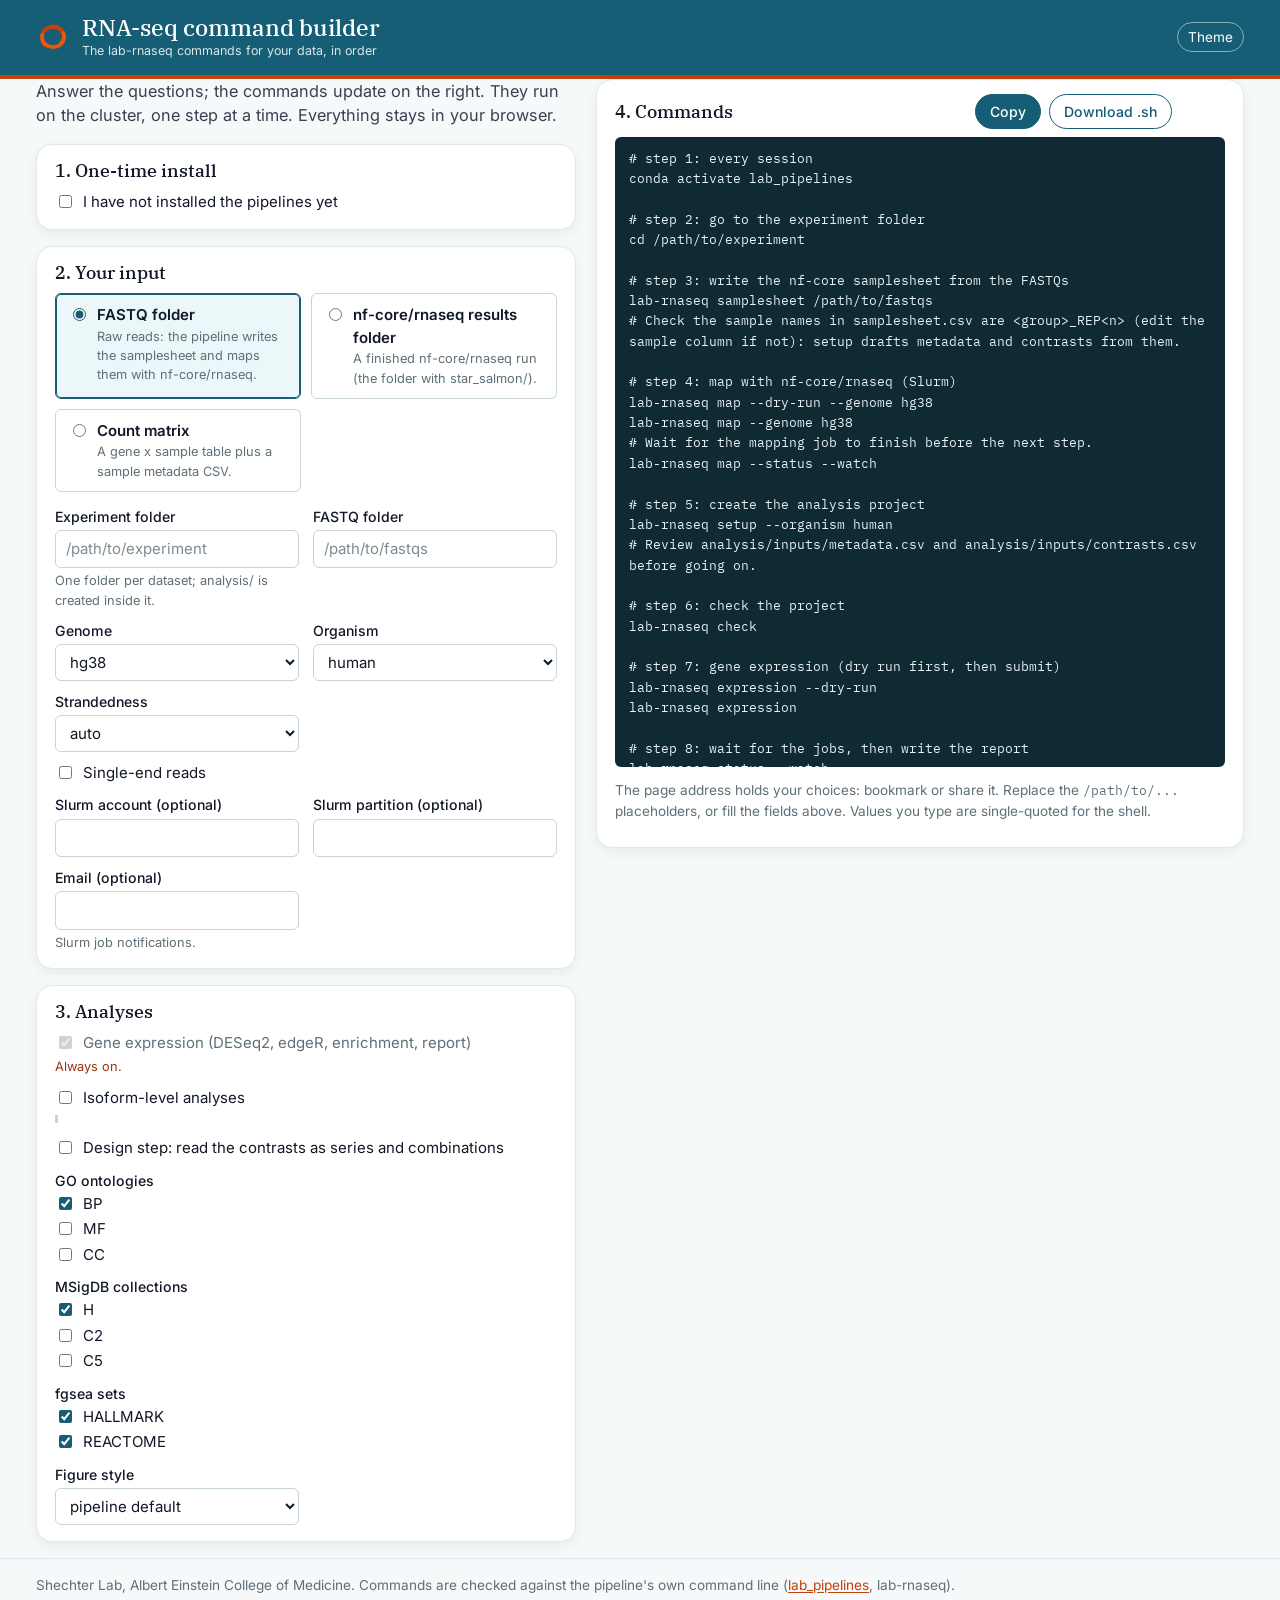
==== docs/index.html @ 0fd92a64 "RNA-seq command builder A static page (docs/, GitHub Pages): pick the input (FASTQ folder, nf-core/r" ====
<!doctype html>
<html lang="en">
<head>
  <meta charset="utf-8">
  <meta name="viewport" content="width=device-width, initial-scale=1">
  <meta name="color-scheme" content="light dark">
  <title>RNA-seq command builder · Shechter Lab</title>
  <meta name="application-name" content="RNA-seq command builder">
  <meta name="description" content="Choose your input and analyses; get the lab-rnaseq commands for the Shechter Lab RNA-seq pipeline, in order, ready to copy.">
  <link rel="icon" href="assets/shechterlab-icon.svg" type="image/svg+xml">
  <link rel="preconnect" href="https://fonts.googleapis.com">
  <link rel="preconnect" href="https://fonts.gstatic.com" crossorigin>
  <link rel="stylesheet" href="https://fonts.googleapis.com/css2?family=Inter:wght@400;500;600;700&family=IBM+Plex+Serif:wght@400;500&family=IBM+Plex+Mono:wght@400;500&display=swap">
  <link rel="stylesheet" href="assets/builder.css?v=20261110a">
  <script>
    try { var t = localStorage.getItem('rnaseq-builder-theme'); if (t === 'light' || t === 'dark') document.documentElement.setAttribute('data-theme', t); } catch (e) {}
    window.BUILDER_VERSION = '20261110a';
  </script>
</head>
<body>
  <a class="skip-link" href="#builder-form">Skip to content</a>
  <header class="hero">
    <div class="wrap">
      <a class="brand" href="./" title="RNA-seq command builder">
        <img src="assets/shechterlab-icon.svg" alt="" width="34" height="34">
        <div><h1>RNA-seq command builder</h1><small>The lab-rnaseq commands for your data, in order</small></div>
      </a>
      <button class="theme-btn" id="theme-btn" type="button" aria-label="Switch light or dark theme">Theme</button>
    </div>
  </header>
  <main class="wrap layout">
    <div>
      <p class="lede">Answer the questions; the commands update on the right. They run on the cluster, one step at a time. Everything stays in your browser.</p>
      <form id="builder-form" onsubmit="return false" autocomplete="off"><p class="loading">Loading…</p></form>
    </div>
    <aside class="output" aria-labelledby="out-h">
      <div class="out-head">
        <h2 id="out-h">4. Commands</h2>
        <div class="actions">
          <button type="button" class="btn primary" id="copy-btn">Copy</button>
          <button type="button" class="btn" id="download-btn">Download .sh</button>
          <span id="copy-status" class="status" role="status" aria-live="polite"></span>
        </div>
      </div>
      <pre id="out" tabindex="0" aria-label="Commands"></pre>
      <p class="muted small">The page address holds your choices: bookmark or share it. Replace the <code>/path/to/...</code> placeholders, or fill the fields above. Values you type are single-quoted for the shell.</p>
    </aside>
  </main>
  <footer>
    <div class="wrap">
      Shechter Lab, Albert Einstein College of Medicine. Commands are checked against the pipeline's own command line
      (<a href="https://github.com/Shechterlab/lab_pipelines">lab_pipelines</a>, <span id="built">lab-rnaseq</span>).
    </div>
  </footer>
  <script src="assets/builder.js?v=20261110a" defer></script>
</body>
</html>
---- docs/assets/builder.css ----
/* RNA-seq command builder. Tokens, fonts and header follow the lab's other sites (idr-explorer docs/assets/idr.css). */
:root {
  --teal: #155e75;
  --teal-600: #0e7490;
  --teal-wash: #ecf7f9;
  --accent: #c2410c;
  --accent-dark: #9a3412;
  --bg: #f6f9fa;
  --surface: #ffffff;
  --surface-2: #eef5f7;
  --ink: #111827;
  --ink-2: #374151;
  --muted: #5f6f78;
  --line: #e0e8eb;
  --line-strong: #c7d4d9;
  --brand-ink: #155e75;
  --shadow: 0 4px 12px rgba(0, 0, 0, 0.06);
  --radius-card: 1rem;
  --radius: 0.375rem;
  --font-body: 'Inter', system-ui, -apple-system, 'Segoe UI', sans-serif;
  --font-display: 'IBM Plex Serif', Georgia, 'Times New Roman', serif;
  --font-mono: 'IBM Plex Mono', ui-monospace, 'SFMono-Regular', Menlo, Consolas, monospace;
  --code-bg: #0f2a33;
  --code-ink: #e6f1f4;
  --code-comment: #8fb4c0;
  color-scheme: light dark;
}
@media (prefers-color-scheme: dark) {
  :root:not([data-theme="light"]) {
    --teal-wash: #12313a; --accent: #fb923c; --accent-dark: #fdba74; --bg: #0d171b; --surface: #142229;
    --surface-2: #1a2d35; --ink: #e8eff2; --ink-2: #c8d6db; --muted: #93a8b0; --line: #233841; --line-strong: #31505b;
    --brand-ink: #6cc6db; --shadow: 0 4px 12px rgba(0, 0, 0, 0.35);
    --code-bg: #0a1215; --code-ink: #e8eff2; --code-comment: #7f9ba5;
    color-scheme: dark;
  }
}
:root[data-theme="dark"] {
  --teal-wash: #12313a; --accent: #fb923c; --accent-dark: #fdba74; --bg: #0d171b; --surface: #142229;
  --surface-2: #1a2d35; --ink: #e8eff2; --ink-2: #c8d6db; --muted: #93a8b0; --line: #233841; --line-strong: #31505b;
  --brand-ink: #6cc6db; --shadow: 0 4px 12px rgba(0, 0, 0, 0.35);
  --code-bg: #0a1215; --code-ink: #e8eff2; --code-comment: #7f9ba5;
  color-scheme: dark;
}
:root[data-theme="light"] { color-scheme: light; }

*, *::before, *::after { box-sizing: border-box; }
[hidden] { display: none !important; }
html { -webkit-text-size-adjust: 100%; }
body { margin: 0; background: var(--bg); color: var(--ink); font-family: var(--font-body); font-size: 15px; line-height: 1.5; }
a { color: var(--accent); text-underline-offset: 2px; }
a:hover { color: var(--accent-dark); }
h1, h2, h3 { font-family: var(--font-display); font-weight: 500; line-height: 1.2; }
code { font-family: var(--font-mono); font-size: 0.92em; }
.wrap { max-width: 1240px; margin: 0 auto; padding: 0 16px; }
.muted { color: var(--muted); }
.small { font-size: 0.85rem; }
.skip-link { position: absolute; left: -999px; top: 0; }
.skip-link:focus { left: 8px; top: 8px; z-index: 10; background: var(--surface); padding: 6px 10px; }

.hero { background: var(--teal); color: #fff; border-bottom: 4px solid var(--accent); }
.hero .wrap { display: flex; flex-wrap: wrap; gap: 12px 24px; align-items: center; padding-block: 14px; }
.brand { display: flex; align-items: center; gap: 12px; text-decoration: none; color: inherit; }
.brand img { width: 34px; height: 34px; }
.brand h1 { margin: 0; font-size: 1.45rem; color: #fff; }
.brand small { display: block; max-width: 44ch; font-size: 0.78rem; opacity: 0.85; }
.theme-btn { margin-left: auto; background: none; border: 1px solid rgba(255, 255, 255, 0.5); color: #fff; border-radius: 999px; padding: 4px 10px; cursor: pointer; font: inherit; font-size: 0.85rem; }

main { padding-block: 20px 48px; }
.layout { display: grid; grid-template-columns: minmax(0, 1fr); gap: 20px; align-items: start; }
@media (min-width: 1000px) { .layout { grid-template-columns: minmax(0, 5fr) minmax(0, 6fr); } .output { position: sticky; top: 12px; } }
.lede { font-size: 1.02rem; color: var(--ink-2); max-width: 70ch; margin-top: 0; }

.card { background: var(--surface); border: 1px solid var(--line); border-radius: var(--radius-card); padding: 14px 18px 16px; box-shadow: var(--shadow); margin-bottom: 16px; }
.card h2 { margin: 0 0 10px; font-size: 1.15rem; }
.fields { display: grid; grid-template-columns: repeat(auto-fit, minmax(210px, 1fr)); gap: 10px 14px; }
.field { display: flex; flex-direction: column; gap: 3px; min-width: 0; }
.field > label:not(.check) { font-weight: 500; font-size: 0.88rem; }
.field-check, .subgroup, .field-group { grid-column: 1 / -1; }
.hint { color: var(--muted); font-size: 0.8rem; }
.hint.reason { color: var(--accent-dark); }
input[type="text"], select { font: inherit; padding: 7px 10px; border: 1px solid var(--line-strong); border-radius: var(--radius); background: var(--surface); color: var(--ink); width: 100%; }
input[type="text"]::placeholder { color: var(--muted); opacity: 0.8; }
input:focus-visible, select:focus-visible, button:focus-visible, pre:focus-visible, .choice:has(input:focus-visible) { outline: 2px solid var(--teal-600); outline-offset: 2px; }
.check { display: flex; align-items: flex-start; gap: 8px; cursor: pointer; }
.check.inline { display: inline-flex; margin-right: 14px; }
.check input { margin-top: 4px; accent-color: var(--teal); }
.check input:disabled + span { color: var(--muted); }
fieldset { border: 0; padding: 0; margin: 0; }
legend { font-weight: 500; font-size: 0.88rem; padding: 0; margin-bottom: 2px; }
.subgroup { display: grid; grid-template-columns: repeat(auto-fit, minmax(230px, 1fr)); gap: 6px 14px; border-left: 3px solid var(--line-strong); padding: 4px 0 4px 12px; margin: -4px 0 4px; }
.subgroup .field-check { grid-column: auto; }

.choices { display: grid; grid-template-columns: repeat(auto-fit, minmax(190px, 1fr)); gap: 10px; margin-bottom: 14px; }
.choice { display: flex; gap: 8px; align-items: flex-start; border: 1px solid var(--line-strong); border-radius: var(--radius); padding: 10px 12px; cursor: pointer; background: var(--surface); }
.choice:has(input:checked) { border-color: var(--teal); background: var(--teal-wash); box-shadow: inset 0 0 0 1px var(--teal); }
.choice input { margin-top: 4px; accent-color: var(--teal); }
.choice b { display: block; font-weight: 600; }
.choice small { color: var(--muted); display: block; font-size: 0.8rem; }

.output { background: var(--surface); border: 1px solid var(--line); border-radius: var(--radius-card); padding: 14px 18px 12px; box-shadow: var(--shadow); min-width: 0; }
.out-head { display: flex; flex-wrap: wrap; align-items: center; justify-content: space-between; gap: 8px; margin-bottom: 8px; }
.out-head h2 { margin: 0; font-size: 1.15rem; }
.actions { display: flex; align-items: center; gap: 8px; flex-wrap: wrap; }
.btn { font: inherit; font-size: 0.88rem; font-weight: 500; padding: 6px 14px; border-radius: 999px; border: 1px solid var(--teal); background: var(--surface); color: var(--brand-ink); cursor: pointer; }
.btn:hover { background: var(--teal-wash); }
.btn.primary { background: var(--teal); color: #fff; }
.btn.primary:hover { background: var(--teal-600); }
.status { color: var(--muted); font-size: 0.85rem; min-width: 5ch; }
pre#out { margin: 0 0 8px; background: var(--code-bg); color: var(--code-ink); padding: 12px 14px; border-radius: var(--radius); overflow-x: auto; font-family: var(--font-mono); font-size: 0.82rem; line-height: 1.55; white-space: pre-wrap; overflow-wrap: anywhere; max-height: 70vh; overflow-y: auto; }
.error { color: var(--accent-dark); }
footer { border-top: 1px solid var(--line); color: var(--muted); font-size: 0.85rem; padding-block: 16px; }
footer .wrap { padding-block: 0; }
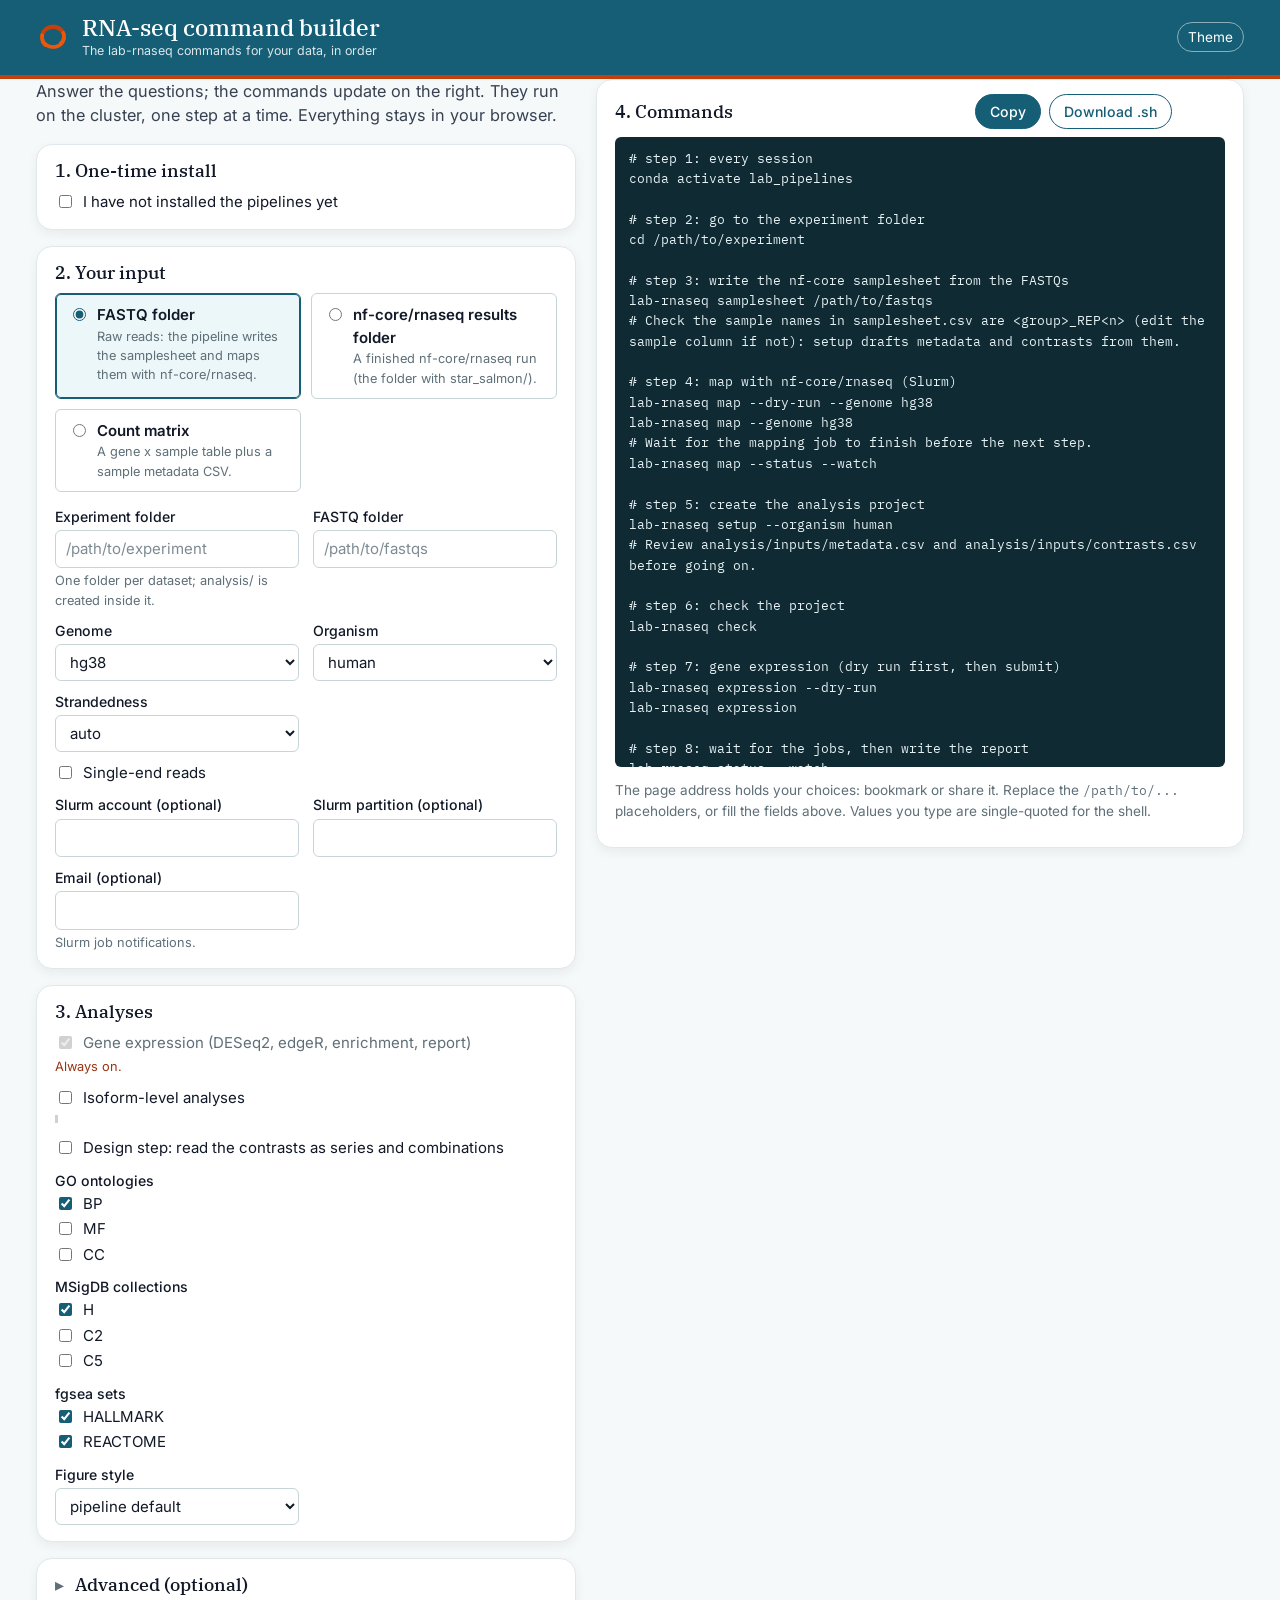
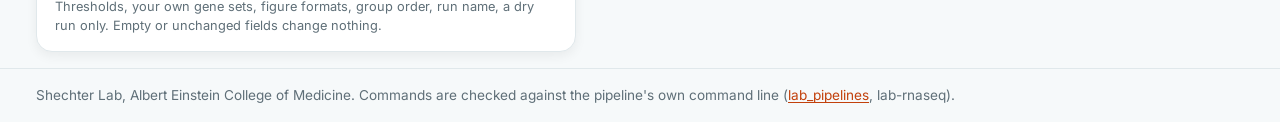
==== commit 9156dce3: "Advanced section: thresholds, gene sets, figure formats, run options A collapsed "Advanced (optional" ====
--- a/docs/index.html
+++ b/docs/index.html
@@ -11,10 +11,10 @@
   <link rel="preconnect" href="https://fonts.googleapis.com">
   <link rel="preconnect" href="https://fonts.gstatic.com" crossorigin>
   <link rel="stylesheet" href="https://fonts.googleapis.com/css2?family=Inter:wght@400;500;600;700&family=IBM+Plex+Serif:wght@400;500&family=IBM+Plex+Mono:wght@400;500&display=swap">
-  <link rel="stylesheet" href="assets/builder.css?v=20261110a">
+  <link rel="stylesheet" href="assets/builder.css?v=20261110b">
   <script>
     try { var t = localStorage.getItem('rnaseq-builder-theme'); if (t === 'light' || t === 'dark') document.documentElement.setAttribute('data-theme', t); } catch (e) {}
-    window.BUILDER_VERSION = '20261110a';
+    window.BUILDER_VERSION = '20261110b';
   </script>
 </head>
 <body>
@@ -52,6 +52,6 @@
       (<a href="https://github.com/Shechterlab/lab_pipelines">lab_pipelines</a>, <span id="built">lab-rnaseq</span>).
     </div>
   </footer>
-  <script src="assets/builder.js?v=20261110a" defer></script>
+  <script src="assets/builder.js?v=20261110b" defer></script>
 </body>
 </html>
--- a/docs/assets/builder.css
+++ b/docs/assets/builder.css
@@ -110,3 +110,12 @@
 .error { color: var(--accent-dark); }
 footer { border-top: 1px solid var(--line); color: var(--muted); font-size: 0.85rem; padding-block: 16px; }
 footer .wrap { padding-block: 0; }
+
+/* collapsible card (Advanced): the heading is the summary */
+details.collapsible > summary { cursor: pointer; list-style: none; display: flex; flex-wrap: wrap; align-items: baseline; gap: 2px 12px; }
+details.collapsible > summary::-webkit-details-marker { display: none; }
+details.collapsible > summary h2 { margin: 0; }
+details.collapsible > summary h2::before { content: "\25B8"; display: inline-block; width: 1.1em; color: var(--muted); transition: transform 0.1s; }
+details.collapsible[open] > summary h2::before { transform: rotate(90deg); }
+details.collapsible[open] > summary { margin-bottom: 10px; }
+details.collapsible > summary:focus-visible { outline: 2px solid var(--teal-600); outline-offset: 4px; }
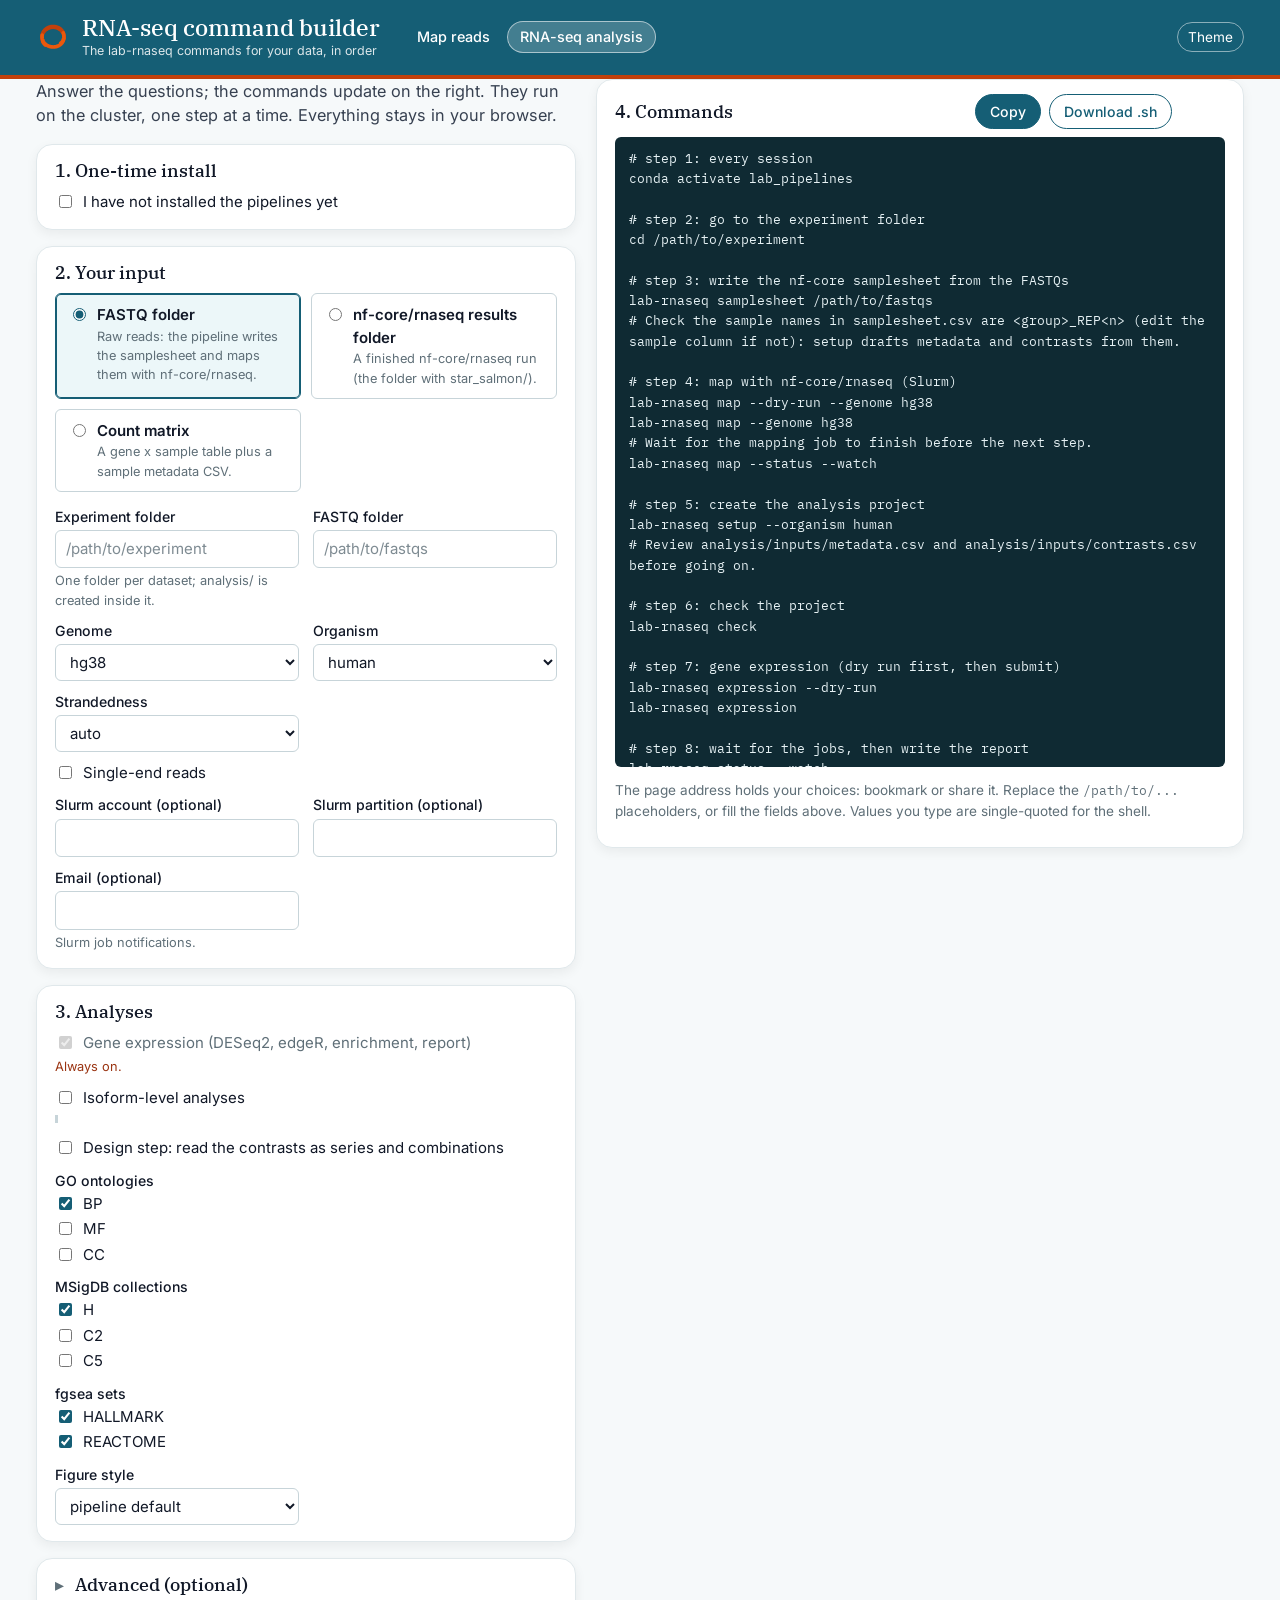
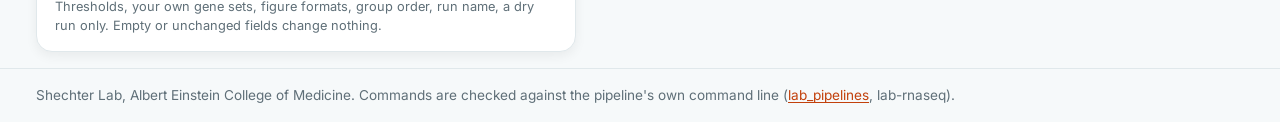
==== commit 005b494f: "Mapping page: RNA-seq, ATAC-seq, ChIP / CUT&RUN / CUT&Tag, PRO-seq docs/map.html: pick the assay and" ====
--- a/docs/index.html
+++ b/docs/index.html
@@ -11,10 +11,10 @@
   <link rel="preconnect" href="https://fonts.googleapis.com">
   <link rel="preconnect" href="https://fonts.gstatic.com" crossorigin>
   <link rel="stylesheet" href="https://fonts.googleapis.com/css2?family=Inter:wght@400;500;600;700&family=IBM+Plex+Serif:wght@400;500&family=IBM+Plex+Mono:wght@400;500&display=swap">
-  <link rel="stylesheet" href="assets/builder.css?v=20261110b">
+  <link rel="stylesheet" href="assets/builder.css?v=20261110d">
   <script>
     try { var t = localStorage.getItem('rnaseq-builder-theme'); if (t === 'light' || t === 'dark') document.documentElement.setAttribute('data-theme', t); } catch (e) {}
-    window.BUILDER_VERSION = '20261110b';
+    window.BUILDER_VERSION = '20261110d';
   </script>
 </head>
 <body>
@@ -25,6 +25,10 @@
         <img src="assets/shechterlab-icon.svg" alt="" width="34" height="34">
         <div><h1>RNA-seq command builder</h1><small>The lab-rnaseq commands for your data, in order</small></div>
       </a>
+      <nav class="site-nav" aria-label="Pages">
+        <a href="map.html">Map reads</a>
+        <a href="./" aria-current="page">RNA-seq analysis</a>
+      </nav>
       <button class="theme-btn" id="theme-btn" type="button" aria-label="Switch light or dark theme">Theme</button>
     </div>
   </header>
@@ -52,6 +56,6 @@
       (<a href="https://github.com/Shechterlab/lab_pipelines">lab_pipelines</a>, <span id="built">lab-rnaseq</span>).
     </div>
   </footer>
-  <script src="assets/builder.js?v=20261110b" defer></script>
+  <script src="assets/builder.js?v=20261110d" defer></script>
 </body>
 </html>
--- a/docs/assets/builder.css
+++ b/docs/assets/builder.css
@@ -63,6 +63,11 @@
 .brand img { width: 34px; height: 34px; }
 .brand h1 { margin: 0; font-size: 1.45rem; color: #fff; }
 .brand small { display: block; max-width: 44ch; font-size: 0.78rem; opacity: 0.85; }
+.site-nav { display: flex; flex-wrap: wrap; gap: 4px; }
+.site-nav a { color: #fff; text-decoration: none; font-size: 0.9rem; font-weight: 500; padding: 4px 12px; border-radius: 999px; border: 1px solid transparent; }
+.site-nav a:hover { background: rgba(255, 255, 255, 0.14); color: #fff; }
+.site-nav a[aria-current="page"] { background: rgba(255, 255, 255, 0.2); border-color: rgba(255, 255, 255, 0.55); }
+.site-nav a:focus-visible { outline: 2px solid #fff; outline-offset: 2px; }
 .theme-btn { margin-left: auto; background: none; border: 1px solid rgba(255, 255, 255, 0.5); color: #fff; border-radius: 999px; padding: 4px 10px; cursor: pointer; font: inherit; font-size: 0.85rem; }
 
 main { padding-block: 20px 48px; }
@@ -78,9 +83,11 @@
 .field-check, .subgroup, .field-group { grid-column: 1 / -1; }
 .hint { color: var(--muted); font-size: 0.8rem; }
 .hint.reason { color: var(--accent-dark); }
-input[type="text"], select { font: inherit; padding: 7px 10px; border: 1px solid var(--line-strong); border-radius: var(--radius); background: var(--surface); color: var(--ink); width: 100%; }
-input[type="text"]::placeholder { color: var(--muted); opacity: 0.8; }
-input:focus-visible, select:focus-visible, button:focus-visible, pre:focus-visible, .choice:has(input:focus-visible) { outline: 2px solid var(--teal-600); outline-offset: 2px; }
+input[type="text"], select, textarea { font: inherit; padding: 7px 10px; border: 1px solid var(--line-strong); border-radius: var(--radius); background: var(--surface); color: var(--ink); width: 100%; }
+textarea { font-family: var(--font-mono); font-size: 0.82rem; line-height: 1.45; resize: vertical; min-height: 5.5em; white-space: pre; overflow: auto; }
+.field-wide { grid-column: 1 / -1; }
+input[type="text"]::placeholder, textarea::placeholder { color: var(--muted); opacity: 0.8; }
+input:focus-visible, select:focus-visible, textarea:focus-visible, button:focus-visible, pre:focus-visible, .choice:has(input:focus-visible) { outline: 2px solid var(--teal-600); outline-offset: 2px; }
 .check { display: flex; align-items: flex-start; gap: 8px; cursor: pointer; }
 .check.inline { display: inline-flex; margin-right: 14px; }
 .check input { margin-top: 4px; accent-color: var(--teal); }
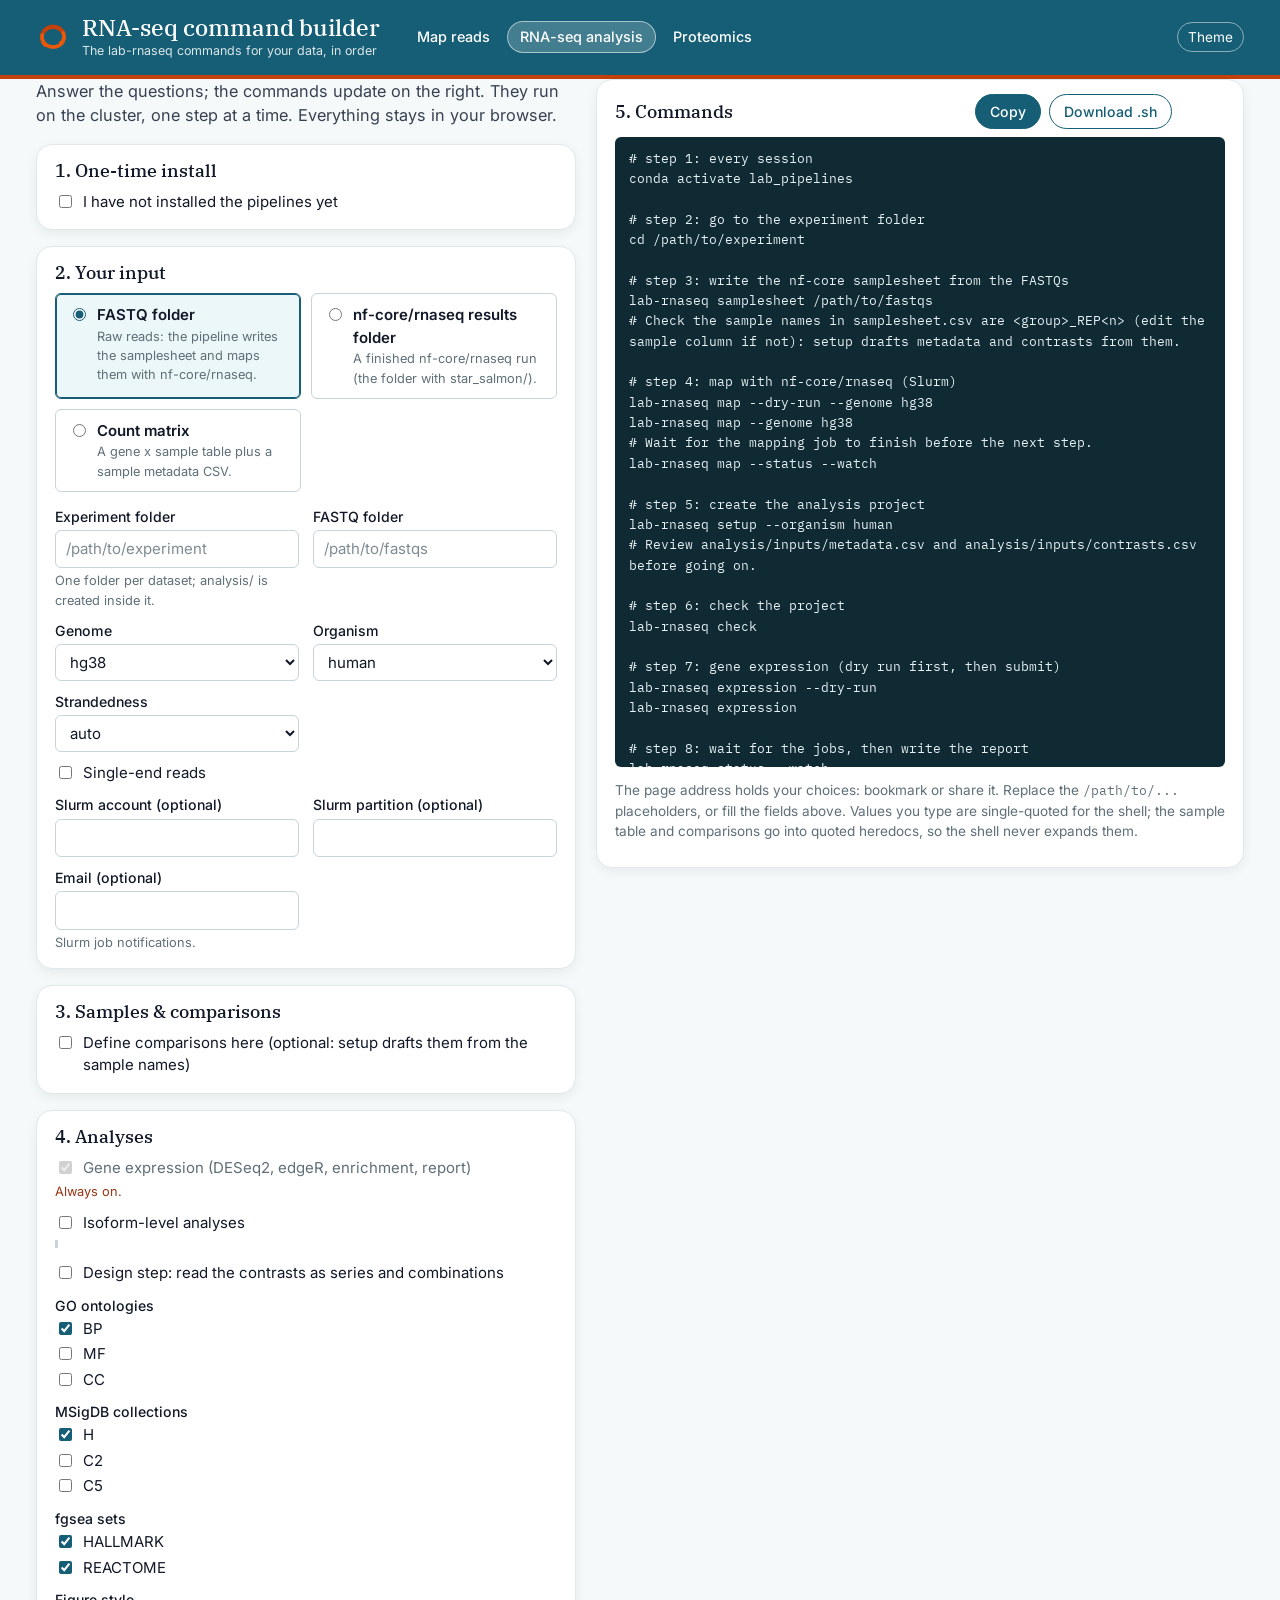
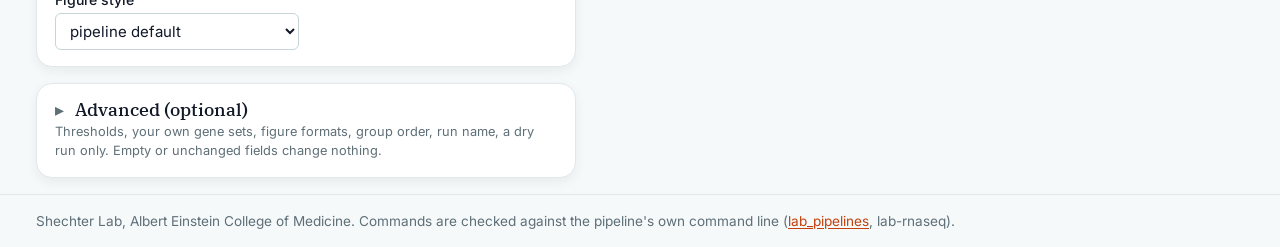
==== commit c5d096d7: "Samples & comparisons block; proteomics page - Samples from a pasted file listing, a dropped CSV (nf" ====
--- a/docs/index.html
+++ b/docs/index.html
@@ -11,10 +11,10 @@
   <link rel="preconnect" href="https://fonts.googleapis.com">
   <link rel="preconnect" href="https://fonts.gstatic.com" crossorigin>
   <link rel="stylesheet" href="https://fonts.googleapis.com/css2?family=Inter:wght@400;500;600;700&family=IBM+Plex+Serif:wght@400;500&family=IBM+Plex+Mono:wght@400;500&display=swap">
-  <link rel="stylesheet" href="assets/builder.css?v=20261110d">
+  <link rel="stylesheet" href="assets/builder.css?v=20261111a">
   <script>
     try { var t = localStorage.getItem('rnaseq-builder-theme'); if (t === 'light' || t === 'dark') document.documentElement.setAttribute('data-theme', t); } catch (e) {}
-    window.BUILDER_VERSION = '20261110d';
+    window.BUILDER_VERSION = '20261111a';
   </script>
 </head>
 <body>
@@ -28,6 +28,7 @@
       <nav class="site-nav" aria-label="Pages">
         <a href="map.html">Map reads</a>
         <a href="./" aria-current="page">RNA-seq analysis</a>
+        <a href="proteomics.html">Proteomics</a>
       </nav>
       <button class="theme-btn" id="theme-btn" type="button" aria-label="Switch light or dark theme">Theme</button>
     </div>
@@ -39,7 +40,7 @@
     </div>
     <aside class="output" aria-labelledby="out-h">
       <div class="out-head">
-        <h2 id="out-h">4. Commands</h2>
+        <h2 id="out-h">5. Commands</h2>
         <div class="actions">
           <button type="button" class="btn primary" id="copy-btn">Copy</button>
           <button type="button" class="btn" id="download-btn">Download .sh</button>
@@ -47,7 +48,7 @@
         </div>
       </div>
       <pre id="out" tabindex="0" aria-label="Commands"></pre>
-      <p class="muted small">The page address holds your choices: bookmark or share it. Replace the <code>/path/to/...</code> placeholders, or fill the fields above. Values you type are single-quoted for the shell.</p>
+      <p class="muted small">The page address holds your choices: bookmark or share it. Replace the <code>/path/to/...</code> placeholders, or fill the fields above. Values you type are single-quoted for the shell; the sample table and comparisons go into quoted heredocs, so the shell never expands them.</p>
     </aside>
   </main>
   <footer>
@@ -56,6 +57,6 @@
       (<a href="https://github.com/Shechterlab/lab_pipelines">lab_pipelines</a>, <span id="built">lab-rnaseq</span>).
     </div>
   </footer>
-  <script src="assets/builder.js?v=20261110d" defer></script>
+  <script src="assets/builder.js?v=20261111a" defer></script>
 </body>
 </html>
--- a/docs/assets/builder.css
+++ b/docs/assets/builder.css
@@ -126,3 +126,52 @@
 details.collapsible[open] > summary h2::before { transform: rotate(90deg); }
 details.collapsible[open] > summary { margin-bottom: 10px; }
 details.collapsible > summary:focus-visible { outline: 2px solid var(--teal-600); outline-offset: 4px; }
+
+/* samples & comparisons block */
+.visually-hidden { position: absolute; width: 1px; height: 1px; margin: -1px; padding: 0; overflow: hidden; clip: rect(0 0 0 0); white-space: nowrap; border: 0; }
+.samples-block { margin-top: 12px; }
+.samples-block h3 { margin: 16px 0 6px; font-size: 1rem; }
+.samples-block .privacy { margin: 4px 0 10px; color: var(--ink-2); border-left: 3px solid var(--teal-600); padding-left: 10px; }
+.dropzone { display: flex; flex-wrap: wrap; align-items: baseline; gap: 2px 6px; border: 2px dashed var(--line-strong); border-radius: var(--radius); padding: 12px 14px; cursor: pointer; background: var(--surface-2); color: var(--ink); }
+.dropzone small { flex-basis: 100%; }
+.dropzone:hover, .dropzone.over { border-color: var(--teal); background: var(--teal-wash); }
+.dropzone:focus-visible { outline: 2px solid var(--teal-600); outline-offset: 2px; }
+.csv-msg { margin: 8px 0 0; min-height: 1.2em; }
+.csv-msg.bad { color: var(--accent-dark); font-weight: 500; }
+.csv-msg .recognised { margin: 4px 0; display: flex; flex-wrap: wrap; gap: 4px 6px; align-items: center; }
+.tag { font-family: var(--font-mono); font-size: 0.78rem; background: var(--teal-wash); border: 1px solid var(--line-strong); border-radius: 999px; padding: 1px 8px; }
+.table-wrap { overflow-x: auto; border: 1px solid var(--line); border-radius: var(--radius); }
+table.samples { border-collapse: collapse; width: 100%; font-size: 0.86rem; }
+table.samples th { text-align: left; font-weight: 600; font-size: 0.8rem; padding: 6px 8px; background: var(--surface-2); border-bottom: 1px solid var(--line-strong); white-space: nowrap; }
+table.samples td { padding: 3px 4px; border-bottom: 1px solid var(--line); }
+table.samples td:last-child { width: 2.2rem; text-align: center; }
+table.samples input[type="text"] { padding: 4px 6px; font-size: 0.84rem; min-width: 5.5rem; border-color: transparent; background: transparent; }
+table.samples input[type="text"]:hover, table.samples input[type="text"]:focus { border-color: var(--line-strong); background: var(--surface); }
+table.samples td.empty { padding: 14px; color: var(--muted); text-align: center; }
+.table-wrap { max-height: 22rem; overflow-y: auto; }
+.row-actions, .pick-btns { display: flex; flex-wrap: wrap; gap: 6px; margin: 8px 0 0; }
+.small-btn { padding: 4px 12px; font-size: 0.84rem; }
+.btn:disabled { opacity: 0.5; cursor: default; }
+.icon-btn { font: inherit; line-height: 1; width: 1.6rem; height: 1.6rem; border-radius: 999px; border: 1px solid var(--line-strong); background: var(--surface); color: var(--ink-2); cursor: pointer; }
+.icon-btn:hover:not(:disabled) { background: var(--teal-wash); border-color: var(--teal); }
+.icon-btn:disabled { opacity: 0.35; cursor: default; }
+ul.notes { margin: 6px 0 0; padding-left: 1.2rem; color: var(--ink-2); }
+ul.notes:empty { display: none; }
+.chips { display: flex; flex-wrap: wrap; gap: 6px; margin: 6px 0; }
+.chip { font: inherit; font-size: 0.86rem; font-weight: 500; padding: 3px 12px; border-radius: 999px; border: 1px solid var(--teal); background: var(--teal-wash); color: var(--brand-ink); cursor: grab; }
+.chip:hover { background: var(--surface-2); }
+.chip.dragging { opacity: 0.5; }
+.chip.fixed { cursor: default; }
+.slots { display: flex; flex-wrap: wrap; align-items: flex-end; gap: 8px 10px; margin: 8px 0; }
+.slot-box { display: flex; flex-direction: column; gap: 2px; flex: 1 1 11rem; min-width: 0; }
+.slot-label { font-size: 0.8rem; font-weight: 600; color: var(--ink-2); }
+.slot { display: flex; align-items: center; gap: 6px; min-height: 2.6rem; padding: 6px 10px; border: 2px dashed var(--line-strong); border-radius: var(--radius); background: var(--surface-2); }
+.slot.over { border-color: var(--accent); background: var(--teal-wash); }
+.vs { font-family: var(--font-display); color: var(--muted); padding-bottom: 0.7rem; }
+.pick { display: grid; grid-template-columns: repeat(auto-fit, minmax(190px, 1fr)); gap: 8px 14px; align-items: end; margin-top: 4px; }
+ul.comps { list-style: none; margin: 8px 0 0; padding: 0; display: grid; gap: 6px; }
+ul.comps li { display: flex; flex-wrap: wrap; align-items: center; gap: 6px 10px; padding: 4px 8px; border: 1px solid var(--line); border-radius: var(--radius); background: var(--surface); }
+ul.comps li.invalid { border-color: var(--accent); }
+ul.comps li input[type="text"] { width: min(16rem, 100%); font-family: var(--font-mono); font-size: 0.82rem; padding: 4px 8px; }
+ul.comps .what { flex: 1 1 8rem; font-size: 0.86rem; color: var(--ink-2); }
+ul.comps li:not([class]) .hint, ul.comps li.hint { border: 0; background: none; }
